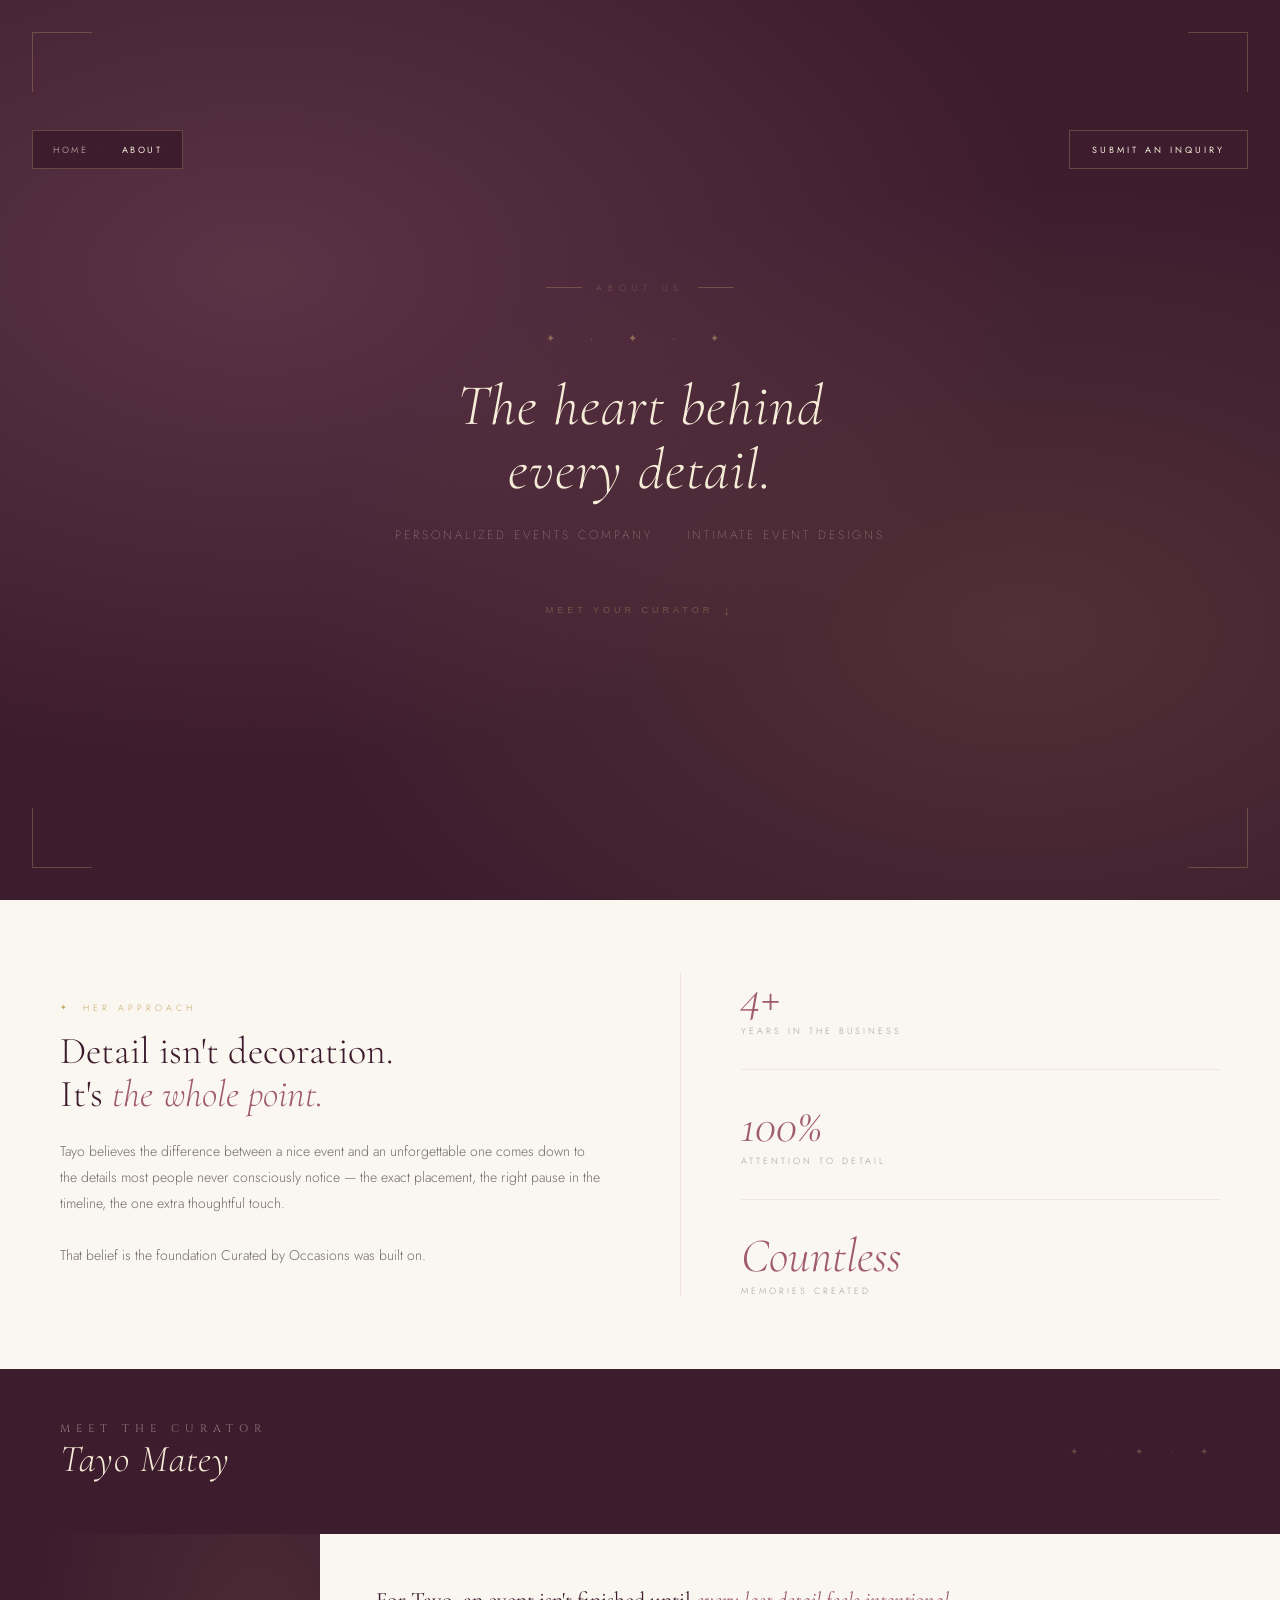
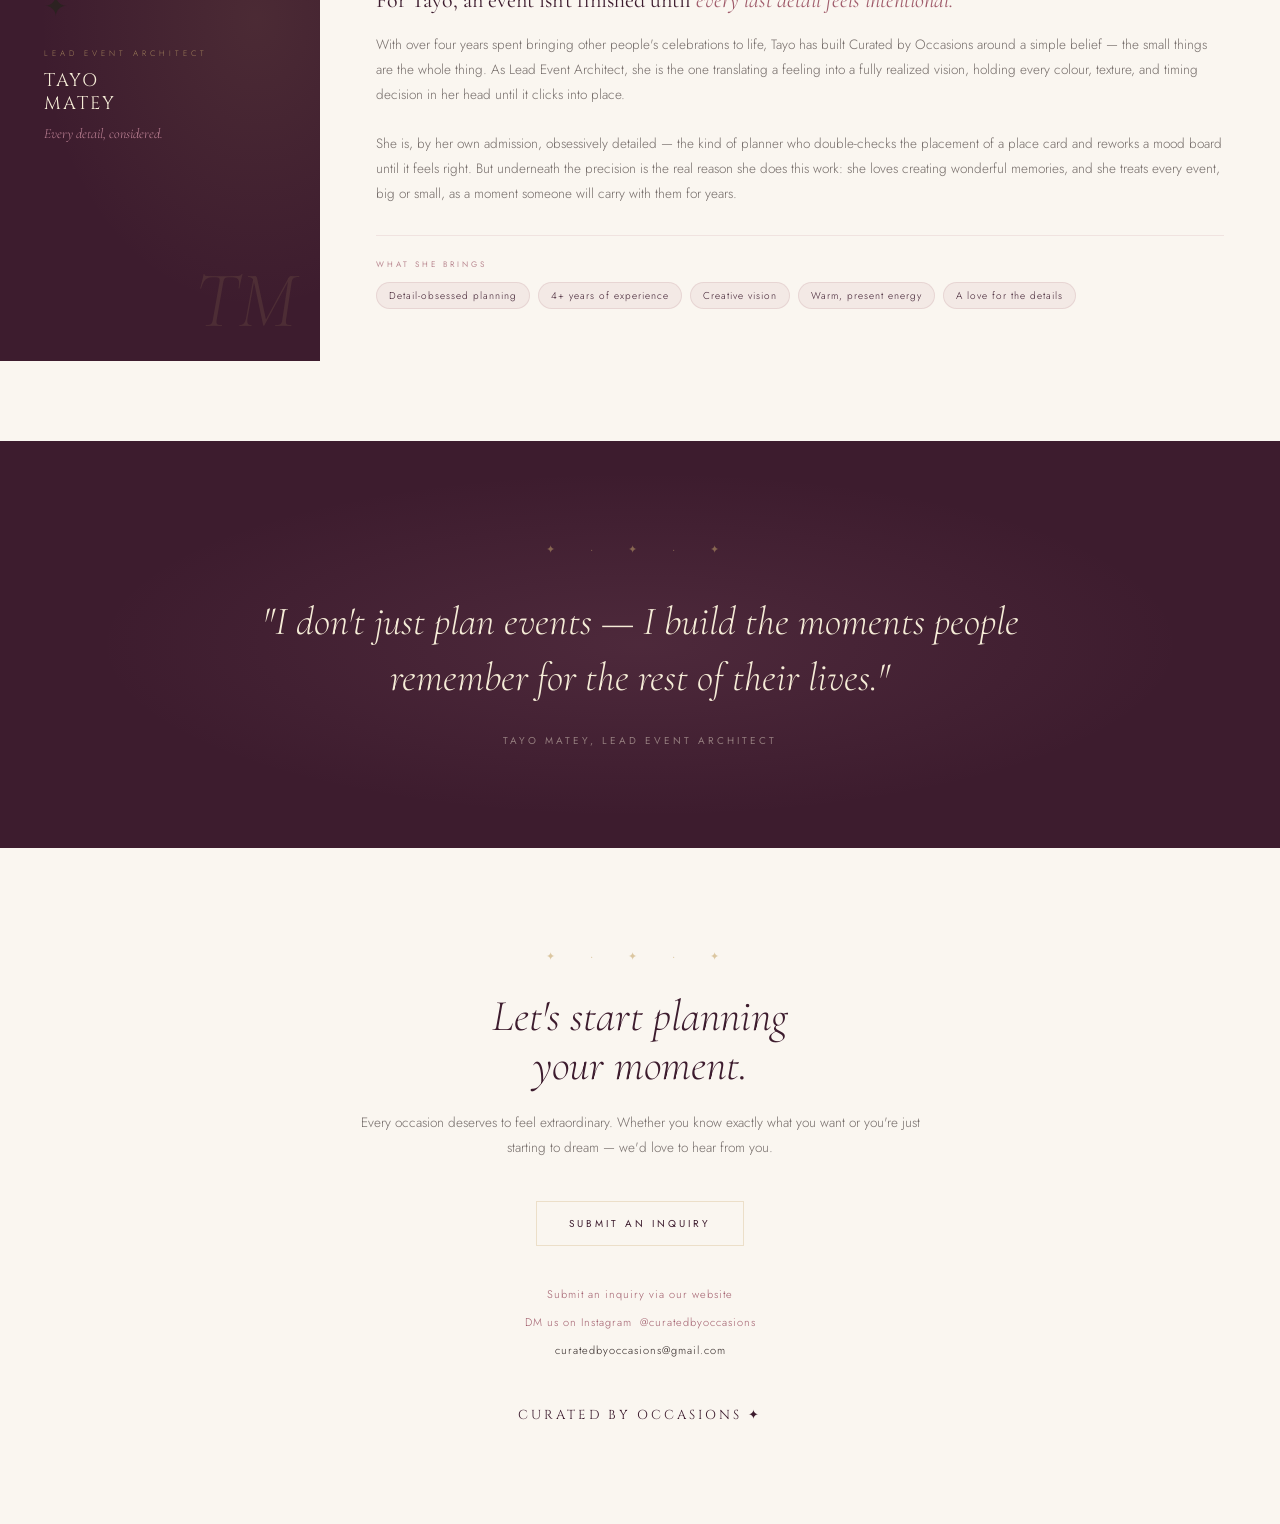
==== about.html @ cd994598 "Add files via upload" ====
<!DOCTYPE html>
<html lang="en">
<head>
<meta charset="UTF-8">
<meta name="viewport" content="width=device-width, initial-scale=1.0">
<title>About — Curated by Occasions</title>
<style>
  @import url('https://fonts.googleapis.com/css2?family=Cormorant+Garamond:ital,wght@0,300;0,400;0,500;1,300;1,400;1,500&family=Jost:wght@200;300;400;500&family=Cinzel:wght@300;400&display=swap');

  :root{
    --plum:#3D1C2E; --plum-mid:#5a2d46; --champagne:#F5ECD7; --blush:#E8C4B8;
    --mauve:#C4879A; --dusty:#A05C6B; --gold:#C9A96E; --sage:#9BAF9B;
    --cream:#FAF6F0; --charcoal:#2C2221;
    --card-tint-1:#3D1C2E; --card-tint-2:#2e1525; --card-tint-3:#4a2035; --card-tint-4:#351826; --card-tint-5:#3d2232;
    --text-muted:rgba(44,34,33,.65); --text-muted-on-dark:rgba(245,236,215,.45);
    --border-subtle:rgba(160,92,107,.12); --border-gold:rgba(201,169,110,.3);
    --tag-bg:rgba(160,92,107,.08); --tag-border:rgba(160,92,107,.15);
    --font-display:'Cormorant Garamond',serif;
    --font-label:'Cinzel',serif;
    --font-body:'Jost',sans-serif;
    --radius-pill:20px;
    --shadow-soft:0 12px 32px rgba(61,28,46,.12);
    --ease-signature:cubic-bezier(.22,1,.36,1);
  }

  *, *::before, *::after { box-sizing: border-box; margin: 0; padding: 0; }
  html { scroll-behavior: smooth; }
  body { background: var(--plum); font-family: var(--font-body); color: var(--charcoal); min-height: 100vh; }

  /* ═══ HERO ═══ */
  .cover {
    min-height: 100vh; background: var(--plum); position: relative; overflow: hidden;
    display: flex; flex-direction: column; align-items: center; justify-content: center;
    padding: 60px 40px; text-align: center;
  }
  .cover::before {
    content: ''; position: absolute; inset: 0;
    background:
      radial-gradient(ellipse at 20% 30%, rgba(196,135,154,0.22) 0%, transparent 55%),
      radial-gradient(ellipse at 80% 70%, rgba(201,169,110,0.14) 0%, transparent 50%),
      radial-gradient(ellipse at 50% 50%, rgba(61,28,46,0.4) 0%, transparent 70%);
  }
  .corner { position: absolute; width: 60px; height: 60px; }
  .corner.tl { top: 32px; left: 32px; border-top: 1px solid var(--border-gold); border-left: 1px solid var(--border-gold); }
  .corner.tr { top: 32px; right: 32px; border-top: 1px solid var(--border-gold); border-right: 1px solid var(--border-gold); }
  .corner.bl { bottom: 32px; left: 32px; border-bottom: 1px solid var(--border-gold); border-left: 1px solid var(--border-gold); }
  .corner.br { bottom: 32px; right: 32px; border-bottom: 1px solid var(--border-gold); border-right: 1px solid var(--border-gold); }

  .cover-inner { position: relative; z-index: 1; max-width: 640px; opacity: 0; transform: translateY(16px); animation: fadeUp 1s var(--ease-signature) forwards; }
  @keyframes fadeUp { to { opacity: 1; transform: translateY(0); } }

  .cover-eyebrow {
    font-weight: 200; font-size: 9px; letter-spacing: 6px; text-transform: uppercase;
    color: rgba(201,169,110,0.55); margin-bottom: 36px; display: flex; align-items: center; justify-content: center; gap: 14px;
  }
  .cover-eyebrow::before, .cover-eyebrow::after { content: ''; width: 36px; height: 1px; background: rgba(201,169,110,0.3); }
  .cover-ornament { color: var(--gold); font-size: 11px; letter-spacing: 16px; opacity: 0.5; margin-bottom: 28px; display: block; }
  .cover-headline {
    font-family: var(--font-display); font-style: italic; font-weight: 300; font-size: clamp(34px, 5.5vw, 58px);
    color: var(--champagne); line-height: 1.1; margin-bottom: 24px; letter-spacing: 1px;
  }
  .cover-sub { font-weight: 200; font-size: 12px; letter-spacing: 3px; text-transform: uppercase; color: var(--text-muted-on-dark); margin-bottom: 52px; }
  .cover-scroll {
    font-size: 9px; letter-spacing: 4px; text-transform: uppercase; font-weight: 300;
    color: rgba(201,169,110,0.35); display: inline-flex; align-items: center; gap: 10px; cursor: pointer;
    transition: color 0.2s; background: none; border: none;
  }
  .cover-scroll:hover { color: rgba(201,169,110,0.6); }
  .cover-scroll::after { content: '↓'; font-size: 14px; }

  /* ═══ APPROACH / STATS ═══ */
  .intro-strip { background: var(--cream); padding: 72px 60px; display: grid; grid-template-columns: 1fr 1fr; gap: 80px; align-items: center; }
  .intro-label { font-size: 9px; letter-spacing: 4px; text-transform: uppercase; color: var(--gold); font-weight: 300; margin-bottom: 16px; display: flex; align-items: center; gap: 12px; }
  .intro-label::before { content: '✦'; font-size: 8px; color: var(--gold); }
  .intro-heading { font-family: var(--font-display); font-weight: 300; font-size: 38px; color: var(--plum); line-height: 1.15; margin-bottom: 22px; }
  .intro-heading em { font-style: italic; color: var(--dusty); }
  .intro-body { font-size: 14px; font-weight: 300; line-height: 1.85; color: var(--text-muted); }
  .intro-right { border-left: 1px solid var(--border-subtle); padding-left: 60px; }
  .intro-stats { display: flex; flex-direction: column; gap: 32px; }
  .stat-number { font-family: var(--font-display); font-style: italic; font-size: 48px; font-weight: 300; color: var(--dusty); line-height: 1; margin-bottom: 4px; }
  .stat-label { font-size: 9px; letter-spacing: 3px; text-transform: uppercase; color: rgba(44,34,33,0.4); font-weight: 300; }
  .stat-divider { height: 1px; background: rgba(160,92,107,0.1); }

  /* ═══ BIO (reuses the service-card pattern) ═══ */
  .services-wrap { background: var(--cream); padding: 0 0 80px; }
  .services-header-band { background: var(--plum); padding: 52px 60px; display: flex; align-items: center; justify-content: space-between; }
  .services-header-band h2 { font-family: var(--font-label); font-weight: 300; font-size: 11px; letter-spacing: 6px; text-transform: uppercase; color: var(--text-muted-on-dark); }
  .band-title { font-family: var(--font-display); font-style: italic; font-weight: 300; font-size: 38px; color: var(--champagne); letter-spacing: 1px; }
  .band-ornament { color: rgba(201,169,110,0.3); font-size: 10px; letter-spacing: 12px; }

  .service-card {
    display: grid; grid-template-columns: 320px 1fr; min-height: 300px;
    opacity: 0; transform: translateY(24px); transition: opacity 0.6s var(--ease-signature), transform 0.6s var(--ease-signature);
  }
  .service-card.visible { opacity: 1; transform: translateY(0); }

  .service-left { padding: 52px 44px; display: flex; flex-direction: column; justify-content: space-between; position: relative; overflow: hidden; }
  .service-left::before { content: ''; position: absolute; inset: 0; background: radial-gradient(ellipse at 80% 20%, rgba(201,169,110,0.1) 0%, transparent 60%); pointer-events: none; }
  .card-1 .service-left { background: var(--card-tint-1); }

  .service-num { font-family: var(--font-display); font-style: italic; font-weight: 300; font-size: 80px; color: rgba(201,169,110,0.12); line-height: 1; position: absolute; bottom: 20px; right: 24px; }
  .service-icon { font-size: 28px; margin-bottom: 20px; display: block; position: relative; z-index: 1; }
  .service-title-wrap { position: relative; z-index: 1; }
  .service-category { font-size: 8px; letter-spacing: 4px; text-transform: uppercase; color: var(--gold); font-weight: 300; margin-bottom: 10px; opacity: 0.7; }
  .service-name { font-family: var(--font-label); font-weight: 300; font-size: 18px; color: var(--champagne); letter-spacing: 2px; text-transform: uppercase; line-height: 1.3; }
  .service-tagline { font-family: var(--font-display); font-style: italic; font-weight: 300; font-size: 14px; color: var(--mauve); margin-top: 8px; line-height: 1.4; }

  .service-right { background: var(--cream); padding: 52px 56px; display: flex; flex-direction: column; justify-content: center; }
  .service-desc-head { font-family: var(--font-display); font-weight: 400; font-size: 22px; color: var(--plum); line-height: 1.3; margin-bottom: 18px; }
  .service-desc-head em { font-style: italic; color: var(--dusty); }
  .service-desc-body { font-size: 13.5px; font-weight: 300; line-height: 1.85; color: var(--text-muted); margin-bottom: 28px; }
  .service-includes { border-top: 1px solid var(--border-subtle); padding-top: 22px; }
  .includes-label { font-size: 8px; letter-spacing: 3px; text-transform: uppercase; color: var(--dusty); font-weight: 400; margin-bottom: 12px; opacity: 0.7; }
  .includes-list { list-style: none; display: flex; flex-wrap: wrap; gap: 8px; }
  .includes-list li { font-size: 10px; font-weight: 300; letter-spacing: 1px; color: var(--plum); background: var(--tag-bg); border: 1px solid var(--tag-border); padding: 5px 12px; border-radius: var(--radius-pill); }

  /* ═══ QUOTE ═══ */
  .about-quote { background: var(--plum); padding: 100px 60px; text-align: center; position: relative; overflow: hidden; }
  .about-quote::before { content: ''; position: absolute; inset: 0; background: radial-gradient(ellipse at 50% 50%, rgba(196,135,154,0.12) 0%, transparent 60%); pointer-events: none; }
  .quote-ornament { color: var(--gold); font-size: 11px; letter-spacing: 16px; opacity: 0.5; display: block; margin-bottom: 36px; position: relative; z-index: 1; }
  .quote-text { font-family: var(--font-display); font-style: italic; font-weight: 300; font-size: clamp(24px, 3.6vw, 40px); color: var(--champagne); line-height: 1.4; max-width: 820px; margin: 0 auto 28px; position: relative; z-index: 1; }
  .quote-attribution { font-size: 10px; letter-spacing: 3px; text-transform: uppercase; color: var(--text-muted-on-dark); position: relative; z-index: 1; }

  /* ═══ BACK COVER / CTA ═══ */
  .back-cover { background: var(--cream); padding: 100px 40px; text-align: center; }
  .back-inner { max-width: 560px; margin: 0 auto; }
  .back-ornament { color: var(--gold); font-size: 11px; letter-spacing: 16px; opacity: 0.6; display: block; margin-bottom: 28px; }
  .back-title { font-family: var(--font-display); font-style: italic; font-weight: 300; font-size: clamp(30px, 4vw, 44px); color: var(--plum); line-height: 1.1; margin-bottom: 22px; }
  .back-body { font-size: 13.5px; font-weight: 300; line-height: 1.85; color: var(--text-muted); margin-bottom: 40px; }
  .back-contact { display: flex; flex-direction: column; gap: 12px; margin-bottom: 48px; }
  .contact-item { font-size: 11px; letter-spacing: 1px; color: var(--dusty); font-weight: 300; }
  .back-brand { font-family: var(--font-label); font-size: 13px; letter-spacing: 3px; color: var(--plum); text-transform: uppercase; }

  .cta-button {
    display: inline-block; font-family: var(--font-body); font-size: 10px; letter-spacing: 3px; text-transform: uppercase;
    font-weight: 400; color: var(--plum); background: none; border: 1px solid var(--border-gold);
    padding: 14px 32px; margin-bottom: 40px; cursor: pointer; transition: background 0.2s, color 0.2s;
    text-decoration: none;
  }
  .cta-button:hover { background: var(--plum); color: var(--champagne); }

  /* ═══ SITE CTA (fixed, top right) ═══ */
  .site-cta {
    position: fixed; top: 130px; right: 32px; z-index: 500; display: inline-block;
    font-family: var(--font-body); font-size: 9px; letter-spacing: 3px; text-transform: uppercase;
    font-weight: 400; color: var(--champagne); background: var(--plum);
    border: 1px solid var(--border-gold); padding: 12px 22px; text-decoration: none;
    transition: background 0.2s, color 0.2s, border-color 0.2s;
  }
  .site-cta:hover { background: var(--gold); color: var(--plum); border-color: var(--gold); }

  /* ═══ SITE NAV (fixed, top left) ═══ */
  .site-nav {
    position: fixed; top: 130px; left: 32px; z-index: 500; display: flex; align-items: center; gap: 14px;
    font-family: var(--font-body); font-size: 9px; letter-spacing: 2.5px; text-transform: uppercase;
    background: var(--plum); border: 1px solid var(--border-gold); padding: 12px 20px;
  }
  .site-nav a { color: var(--champagne); text-decoration: none; opacity: 0.55; transition: opacity 0.2s; }
  .site-nav a:hover, .site-nav a.active { opacity: 1; }
  .site-nav .nav-sep { color: var(--border-gold); opacity: 0.6; }

  @media (max-width: 860px) {
    .intro-strip { grid-template-columns: 1fr; gap: 44px; padding: 60px 32px; }
    .intro-right { border-left: none; padding-left: 0; border-top: 1px solid var(--border-subtle); padding-top: 36px; }
    .services-header-band { padding: 40px 32px; }
    .service-card { grid-template-columns: 1fr; }
    .service-left, .service-right { padding: 40px 32px; }
    .about-quote { padding: 70px 32px; }
  }
  @media (max-width: 520px) {
    .site-cta { top: 100px; right: 16px; font-size: 8px; padding: 10px 16px; letter-spacing: 2px; }
    .site-nav { top: 100px; left: 16px; padding: 10px 14px; gap: 10px; font-size: 8px; letter-spacing: 2px; }
  }
</style>
</head>
<body>

<nav class="site-nav">
  <a href="index.html">Home</a>
  <span class="nav-sep">·</span>
  <a href="about.html" class="active">About</a>
</nav>

<a class="site-cta" href="mailto:curatedbyoccasions@gmail.com">Submit an inquiry</a>

<!-- ═══ HERO ═══ -->
<section class="cover" id="hero">
  <div class="corner tl"></div>
  <div class="corner tr"></div>
  <div class="corner bl"></div>
  <div class="corner br"></div>

  <div class="cover-inner">
    <p class="cover-eyebrow">About Us</p>
    <span class="cover-ornament">✦ · ✦ · ✦</span>
    <h1 class="cover-headline">The heart behind<br>every detail.</h1>
    <p class="cover-sub">Personalized Events Company &nbsp;·&nbsp; Intimate Event Designs</p>
    <button class="cover-scroll" onclick="document.getElementById('approach').scrollIntoView({behavior:'smooth'})">Meet your curator</button>
  </div>
</section>

<!-- ═══ APPROACH / STATS ═══ -->
<section class="intro-strip" id="approach">
  <div class="intro-left">
    <p class="intro-label">Her approach</p>
    <h2 class="intro-heading">Detail isn't decoration.<br>It's <em>the whole point.</em></h2>
    <p class="intro-body">Tayo believes the difference between a nice event and an unforgettable one comes down to the details most people never consciously notice — the exact placement, the right pause in the timeline, the one extra thoughtful touch.<br><br>That belief is the foundation Curated by Occasions was built on.</p>
  </div>
  <div class="intro-right">
    <div class="intro-stats">
      <div class="stat-item">
        <p class="stat-number">4+</p>
        <p class="stat-label">Years in the business</p>
      </div>
      <div class="stat-divider"></div>
      <div class="stat-item">
        <p class="stat-number">100%</p>
        <p class="stat-label">Attention to detail</p>
      </div>
      <div class="stat-divider"></div>
      <div class="stat-item">
        <p class="stat-number">Countless</p>
        <p class="stat-label">Memories created</p>
      </div>
    </div>
  </div>
</section>

<!-- ═══ BIO ═══ -->
<div class="services-wrap" id="curator">

  <div class="services-header-band">
    <div>
      <h2>Meet the curator</h2>
      <p class="band-title">Tayo Matey</p>
    </div>
    <span class="band-ornament">✦ · ✦ · ✦</span>
  </div>

  <div class="service-card card-1">
    <div class="service-left">
      <div class="service-title-wrap">
        <span class="service-icon">✦</span>
        <p class="service-category">Lead Event Architect</p>
        <h3 class="service-name">Tayo<br>Matey</h3>
        <p class="service-tagline">Every detail, considered.</p>
      </div>
      <span class="service-num">TM</span>
    </div>
    <div class="service-right">
      <p class="service-desc-head">For Tayo, an event isn't finished until <em>every last detail feels intentional.</em></p>
      <p class="service-desc-body">With over four years spent bringing other people's celebrations to life, Tayo has built Curated by Occasions around a simple belief — the small things are the whole thing. As Lead Event Architect, she is the one translating a feeling into a fully realized vision, holding every colour, texture, and timing decision in her head until it clicks into place.<br><br>She is, by her own admission, obsessively detailed — the kind of planner who double-checks the placement of a place card and reworks a mood board until it feels right. But underneath the precision is the real reason she does this work: she loves creating wonderful memories, and she treats every event, big or small, as a moment someone will carry with them for years.</p>
      <div class="service-includes">
        <p class="includes-label">What she brings</p>
        <ul class="includes-list">
          <li>Detail-obsessed planning</li>
          <li>4+ years of experience</li>
          <li>Creative vision</li>
          <li>Warm, present energy</li>
          <li>A love for the details</li>
        </ul>
      </div>
    </div>
  </div>

</div>

<!-- ═══ QUOTE ═══ -->
<section class="about-quote">
  <span class="quote-ornament">✦ · ✦ · ✦</span>
  <p class="quote-text">"I don't just plan events — I build the moments people remember for the rest of their lives."</p>
  <p class="quote-attribution">Tayo Matey, Lead Event Architect</p>
</section>

<!-- ═══ BACK COVER / CTA ═══ -->
<section class="back-cover" id="contact">
  <div class="back-inner">
    <span class="back-ornament">✦ · ✦ · ✦</span>
    <h2 class="back-title">Let's start planning<br>your moment.</h2>
    <p class="back-body">Every occasion deserves to feel extraordinary. Whether you know exactly what you want or you're just starting to dream — we'd love to hear from you.</p>
    <a class="cta-button" href="mailto:curatedbyoccasions@gmail.com">Submit an inquiry</a>
    <div class="back-contact">
      <p class="contact-item">Submit an inquiry via our website</p>
      <p class="contact-item">DM us on Instagram &nbsp;@curatedbyoccasions</p>
      <a href="mailto:curatedbyoccasions@gmail.com" class="contact-item" style="text-decoration:none;color:inherit;">curatedbyoccasions@gmail.com</a>
    </div>
    <p class="back-brand">Curated by Occasions ✦</p>
  </div>
</section>

<script>
  var cards = document.querySelectorAll('.service-card');
  var observer = new IntersectionObserver(function(entries) {
    entries.forEach(function(e) {
      if (e.isIntersecting) {
        e.target.classList.add('visible');
        observer.unobserve(e.target);
      }
    });
  }, { threshold: 0.15 });
  cards.forEach(function(c) { observer.observe(c); });
</script>

</body>
</html>
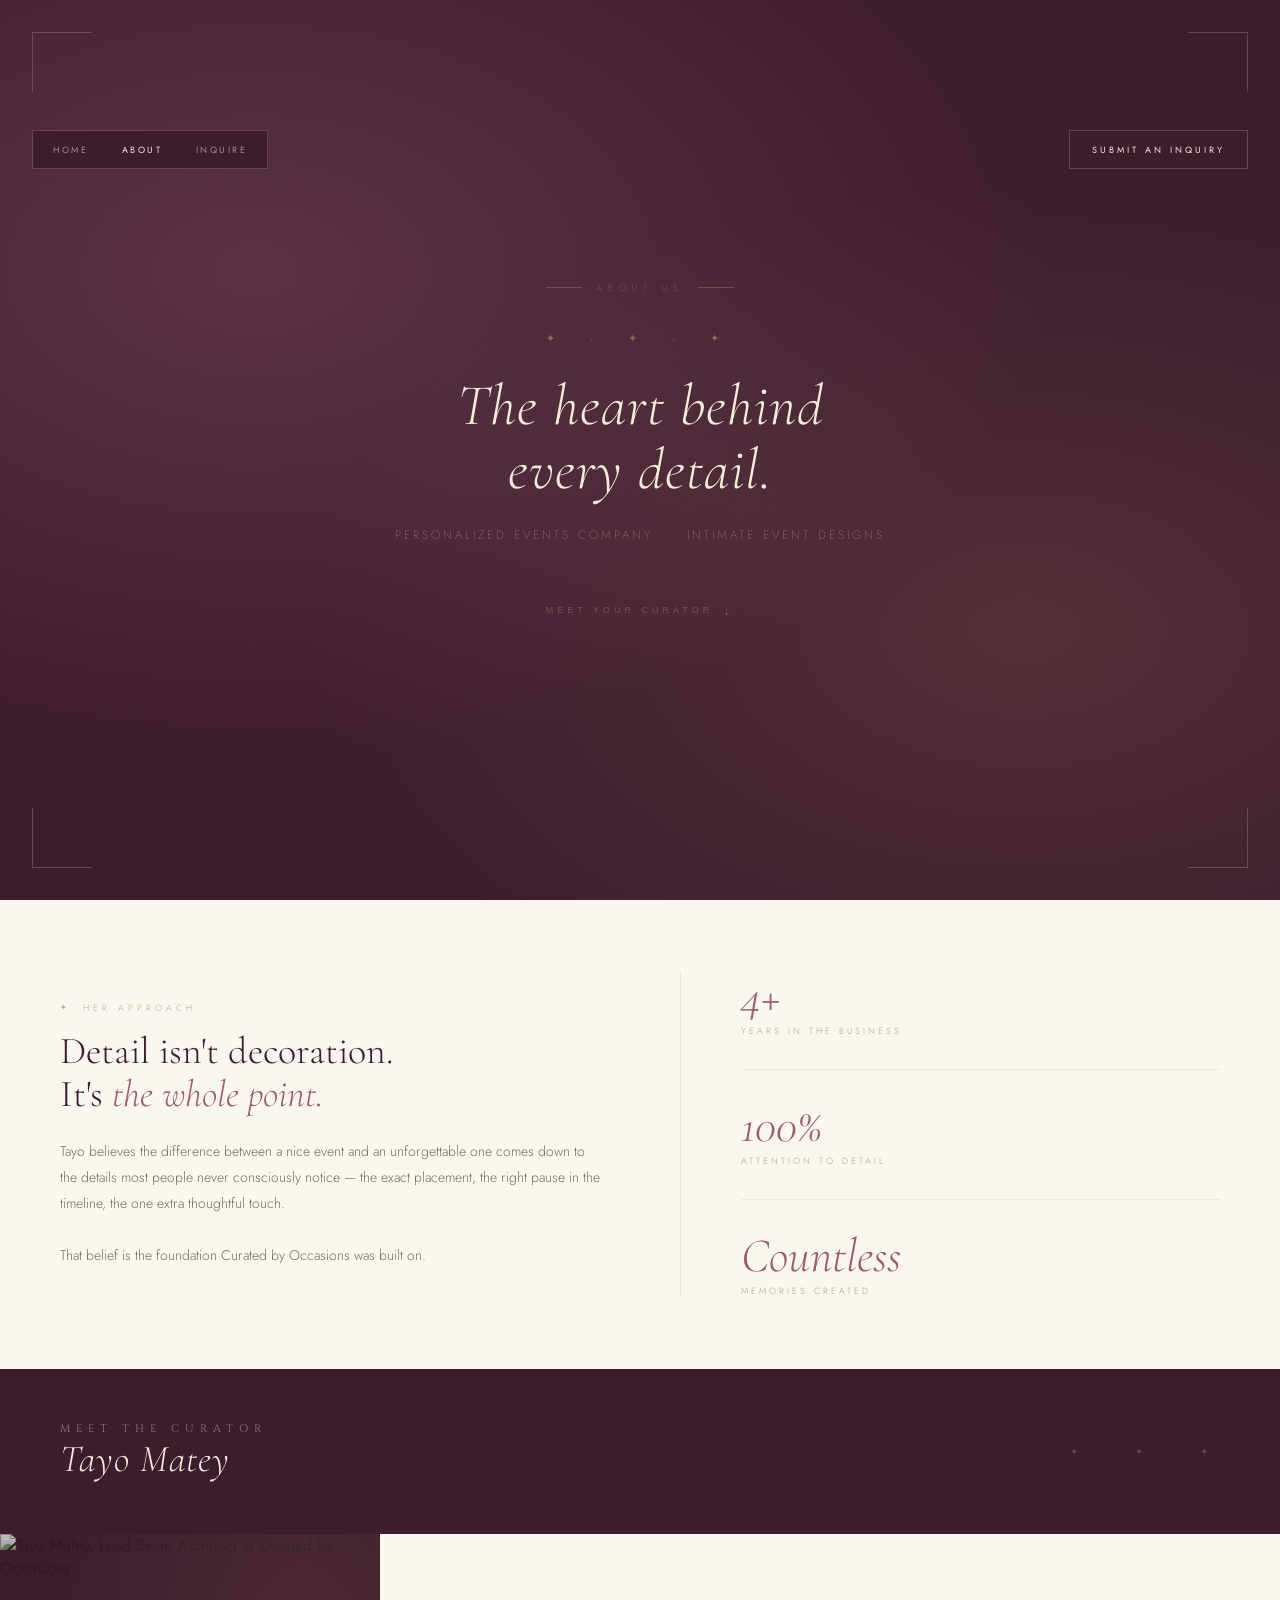
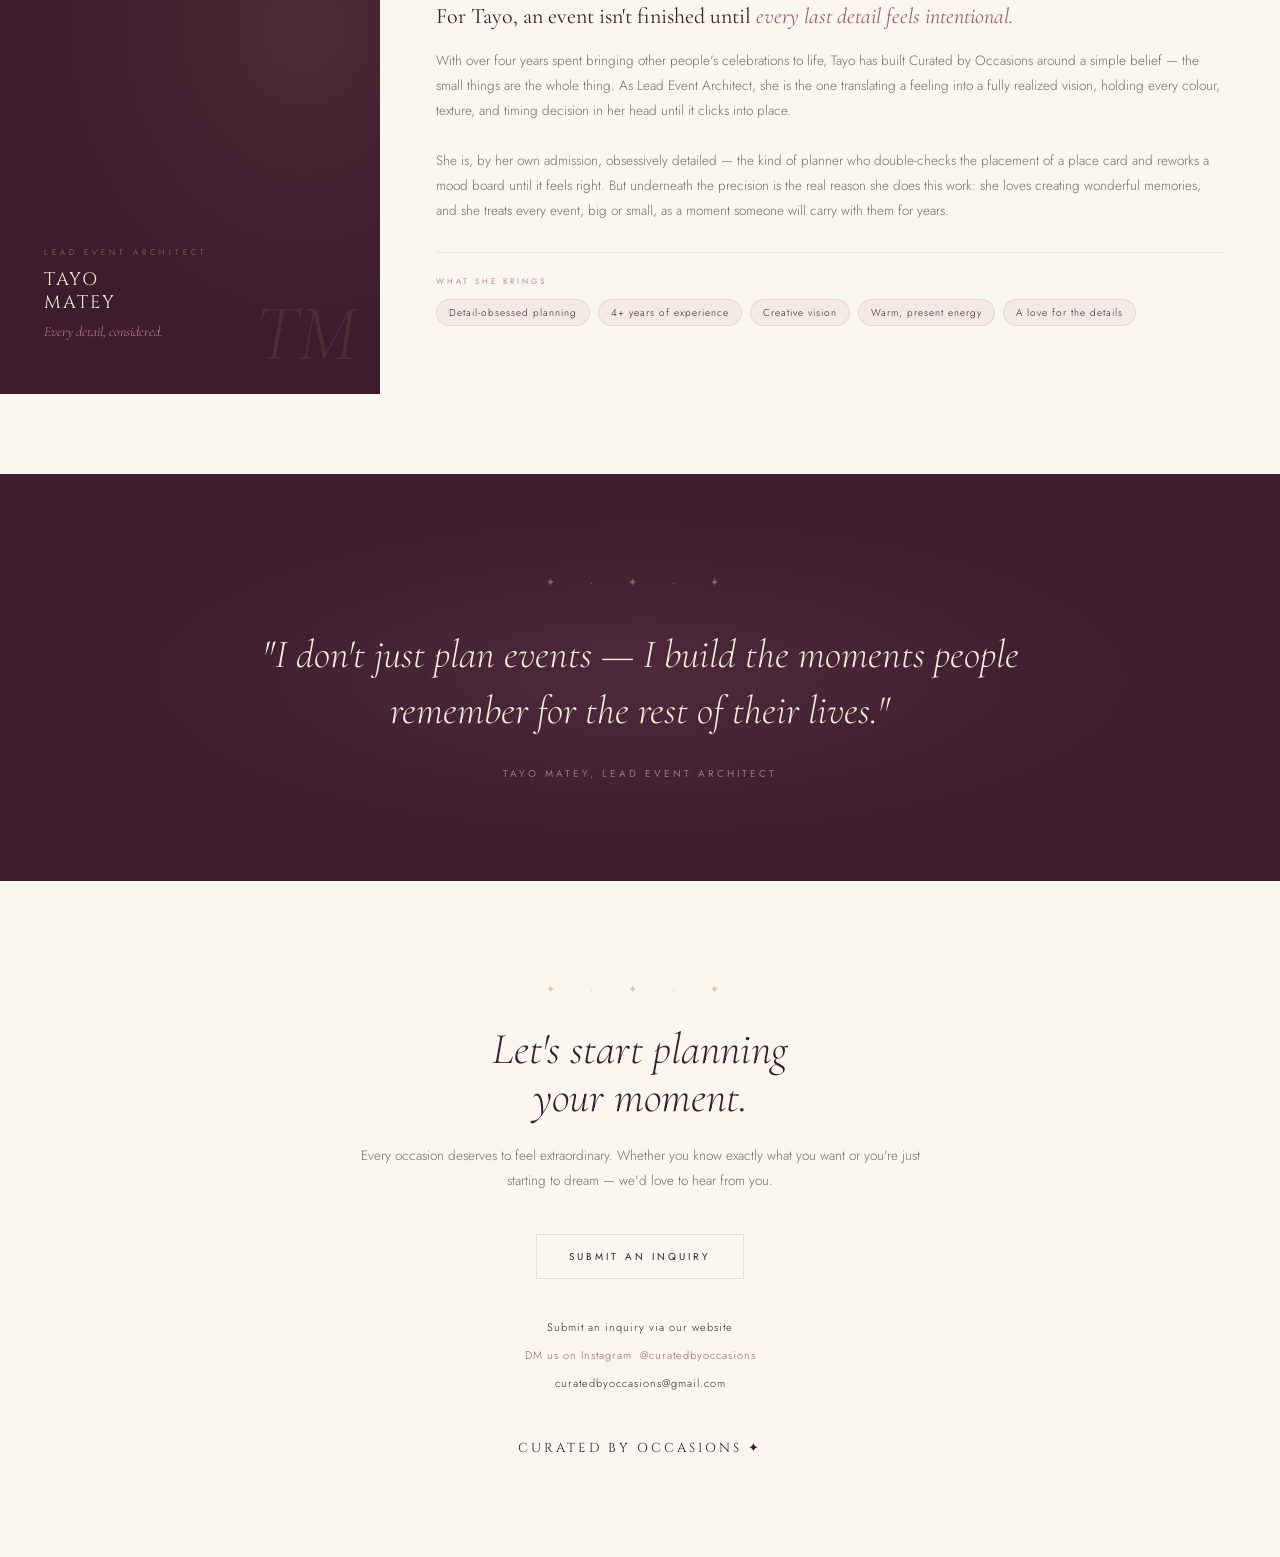
==== commit 196b7227: "Add files via upload" ====
--- a/about.html
+++ b/about.html
@@ -89,18 +89,28 @@
   .band-ornament { color: rgba(201,169,110,0.3); font-size: 10px; letter-spacing: 12px; }
 
   .service-card {
-    display: grid; grid-template-columns: 320px 1fr; min-height: 300px;
+    display: grid; grid-template-columns: 380px 1fr; min-height: 460px;
     opacity: 0; transform: translateY(24px); transition: opacity 0.6s var(--ease-signature), transform 0.6s var(--ease-signature);
   }
   .service-card.visible { opacity: 1; transform: translateY(0); }
 
-  .service-left { padding: 52px 44px; display: flex; flex-direction: column; justify-content: space-between; position: relative; overflow: hidden; }
-  .service-left::before { content: ''; position: absolute; inset: 0; background: radial-gradient(ellipse at 80% 20%, rgba(201,169,110,0.1) 0%, transparent 60%); pointer-events: none; }
+  .service-left { padding: 52px 44px; display: flex; flex-direction: column; justify-content: flex-end; position: relative; overflow: hidden; }
+  .service-left::before { content: ''; position: absolute; inset: 0; background: radial-gradient(ellipse at 80% 20%, rgba(201,169,110,0.1) 0%, transparent 60%); pointer-events: none; z-index: 1; }
   .card-1 .service-left { background: var(--card-tint-1); }
+
+  .curator-photo {
+    position: absolute; inset: 0; width: 100%; height: 100%; object-fit: cover;
+    filter: sepia(0.18) saturate(0.85) contrast(1.05) brightness(0.92);
+    opacity: 0.92;
+  }
+  .curator-photo-scrim {
+    position: absolute; inset: 0;
+    background: linear-gradient(180deg, rgba(61,28,46,0.15) 0%, rgba(61,28,46,0.25) 45%, rgba(61,28,46,0.92) 100%);
+  }
 
   .service-num { font-family: var(--font-display); font-style: italic; font-weight: 300; font-size: 80px; color: rgba(201,169,110,0.12); line-height: 1; position: absolute; bottom: 20px; right: 24px; }
   .service-icon { font-size: 28px; margin-bottom: 20px; display: block; position: relative; z-index: 1; }
-  .service-title-wrap { position: relative; z-index: 1; }
+  .service-title-wrap { position: relative; z-index: 2; }
   .service-category { font-size: 8px; letter-spacing: 4px; text-transform: uppercase; color: var(--gold); font-weight: 300; margin-bottom: 10px; opacity: 0.7; }
   .service-name { font-family: var(--font-label); font-weight: 300; font-size: 18px; color: var(--champagne); letter-spacing: 2px; text-transform: uppercase; line-height: 1.3; }
   .service-tagline { font-family: var(--font-display); font-style: italic; font-weight: 300; font-size: 14px; color: var(--mauve); margin-top: 8px; line-height: 1.4; }
@@ -163,8 +173,9 @@
     .intro-strip { grid-template-columns: 1fr; gap: 44px; padding: 60px 32px; }
     .intro-right { border-left: none; padding-left: 0; border-top: 1px solid var(--border-subtle); padding-top: 36px; }
     .services-header-band { padding: 40px 32px; }
-    .service-card { grid-template-columns: 1fr; }
-    .service-left, .service-right { padding: 40px 32px; }
+    .service-card { grid-template-columns: 1fr; min-height: 0; }
+    .service-left { padding: 40px 32px; min-height: 380px; }
+    .service-right { padding: 40px 32px; }
     .about-quote { padding: 70px 32px; }
   }
   @media (max-width: 520px) {
@@ -179,9 +190,11 @@
   <a href="index.html">Home</a>
   <span class="nav-sep">·</span>
   <a href="about.html" class="active">About</a>
+  <span class="nav-sep">·</span>
+  <a href="intake.html">Inquire</a>
 </nav>
 
-<a class="site-cta" href="mailto:curatedbyoccasions@gmail.com">Submit an inquiry</a>
+<a class="site-cta" href="intake.html">Submit an inquiry</a>
 
 <!-- ═══ HERO ═══ -->
 <section class="cover" id="hero">
@@ -239,8 +252,9 @@
 
   <div class="service-card card-1">
     <div class="service-left">
+      <img class="curator-photo" src="assets/tayo-matey.jpg" alt="Tayo Matey, Lead Event Architect at Curated by Occasions">
+      <div class="curator-photo-scrim"></div>
       <div class="service-title-wrap">
-        <span class="service-icon">✦</span>
         <p class="service-category">Lead Event Architect</p>
         <h3 class="service-name">Tayo<br>Matey</h3>
         <p class="service-tagline">Every detail, considered.</p>
@@ -278,9 +292,9 @@
     <span class="back-ornament">✦ · ✦ · ✦</span>
     <h2 class="back-title">Let's start planning<br>your moment.</h2>
     <p class="back-body">Every occasion deserves to feel extraordinary. Whether you know exactly what you want or you're just starting to dream — we'd love to hear from you.</p>
-    <a class="cta-button" href="mailto:curatedbyoccasions@gmail.com">Submit an inquiry</a>
+    <a class="cta-button" href="intake.html">Submit an inquiry</a>
     <div class="back-contact">
-      <p class="contact-item">Submit an inquiry via our website</p>
+      <a href="intake.html" class="contact-item" style="text-decoration:none;color:inherit;">Submit an inquiry via our website</a>
       <p class="contact-item">DM us on Instagram &nbsp;@curatedbyoccasions</p>
       <a href="mailto:curatedbyoccasions@gmail.com" class="contact-item" style="text-decoration:none;color:inherit;">curatedbyoccasions@gmail.com</a>
     </div>
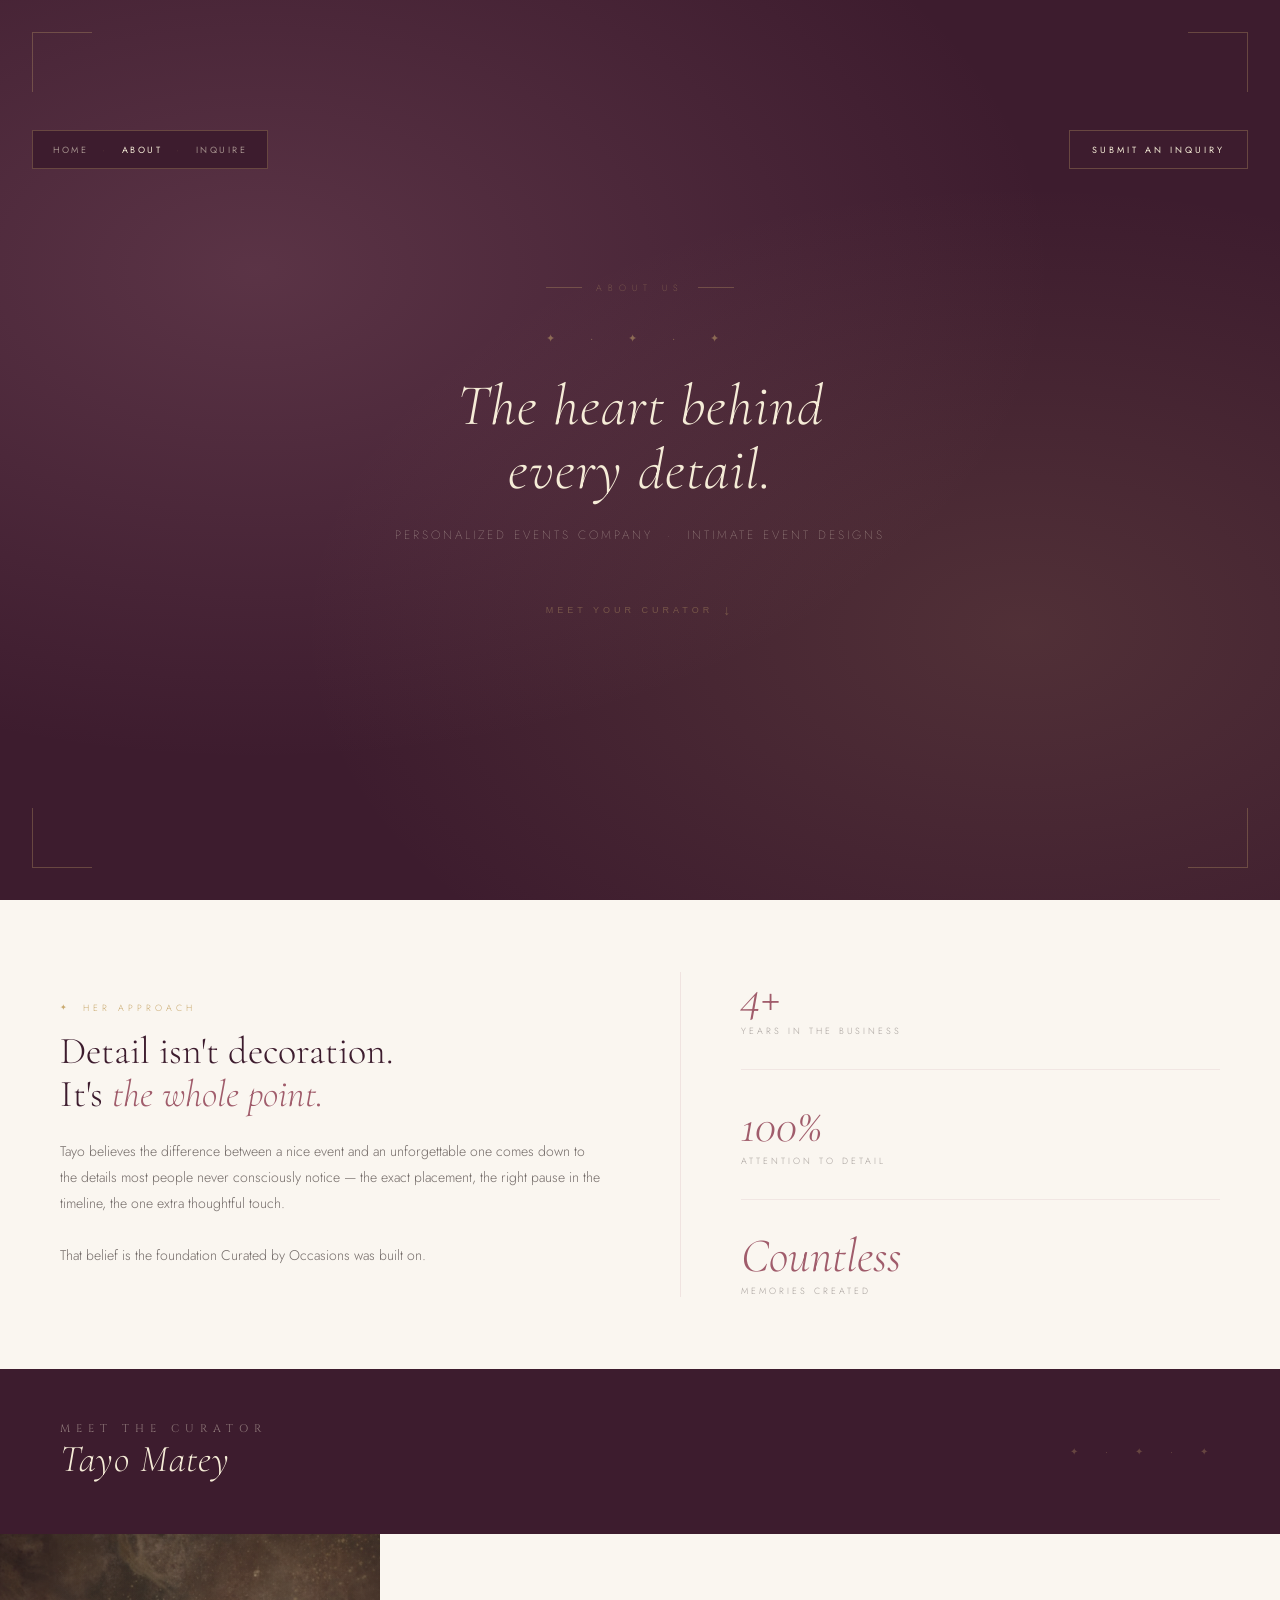
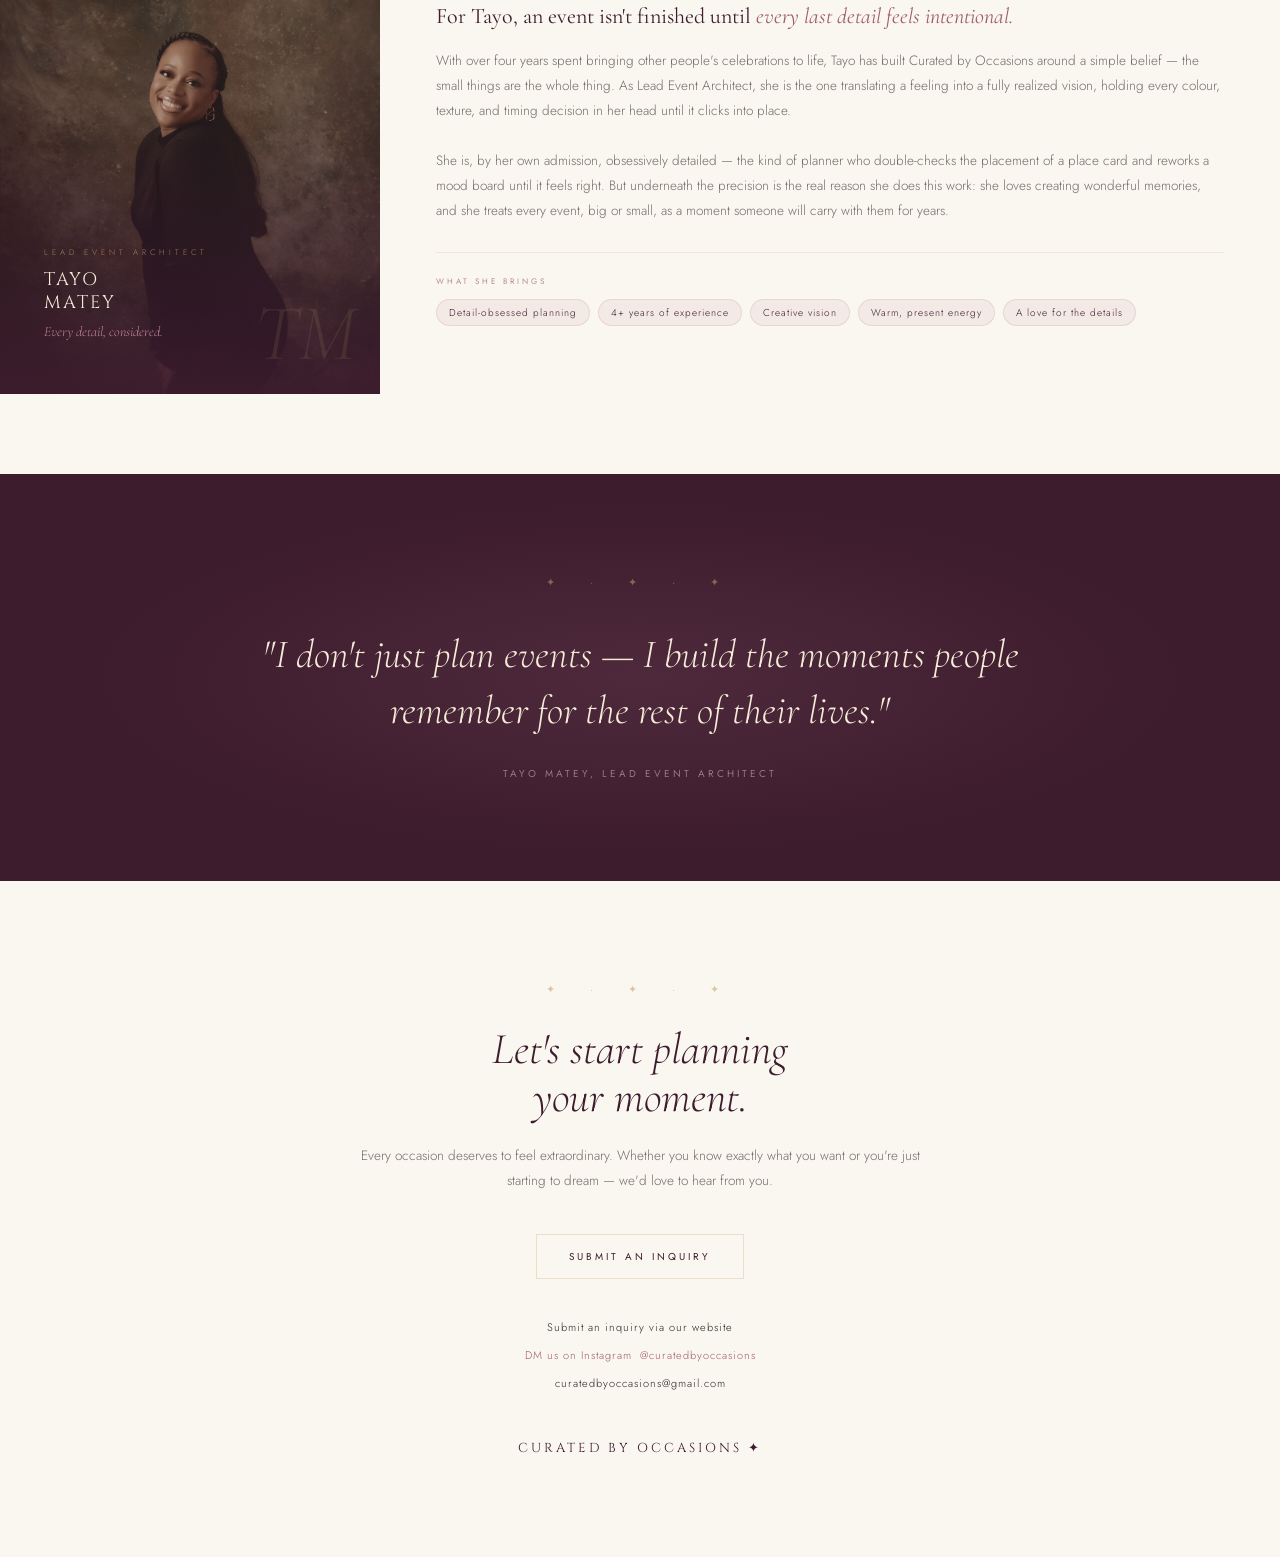
==== commit 28c45b1f: "Add files via upload" ====
--- a/about.html
+++ b/about.html
@@ -4,9 +4,14 @@
 <meta charset="UTF-8">
 <meta name="viewport" content="width=device-width, initial-scale=1.0">
 <title>About — Curated by Occasions</title>
+<meta name="description" content="Meet Tayo Matey, Lead Event Architect at Curated by Occasions, a personalized events company creating intimate event designs.">
+<link rel="canonical" href="https://curatedbyoccasions.com/about">
+<link rel="preconnect" href="https://fonts.googleapis.com">
+<link rel="preconnect" href="https://fonts.gstatic.com" crossorigin>
+<link href="https://fonts.googleapis.com/css2?family=Cormorant+Garamond:ital,wght@0,300;0,400;0,500;1,300;1,400;1,500&family=Jost:wght@200;300;400;500&family=Cinzel:wght@300;400&display=swap" rel="stylesheet">
+<noscript><style>.service-card{opacity:1;transform:none}</style></noscript>
 <style>
-  @import url('https://fonts.googleapis.com/css2?family=Cormorant+Garamond:ital,wght@0,300;0,400;0,500;1,300;1,400;1,500&family=Jost:wght@200;300;400;500&family=Cinzel:wght@300;400&display=swap');
-
+  
   :root{
     --plum:#3D1C2E; --plum-mid:#5a2d46; --champagne:#F5ECD7; --blush:#E8C4B8;
     --mauve:#C4879A; --dusty:#A05C6B; --gold:#C9A96E; --sage:#9BAF9B;
@@ -182,19 +187,20 @@
     .site-cta { top: 100px; right: 16px; font-size: 8px; padding: 10px 16px; letter-spacing: 2px; }
     .site-nav { top: 100px; left: 16px; padding: 10px 14px; gap: 10px; font-size: 8px; letter-spacing: 2px; }
   }
+  .contact-link { text-decoration: none; color: inherit; }
 </style>
 </head>
 <body>
 
-<nav class="site-nav">
-  <a href="index.html">Home</a>
+<nav class="site-nav" aria-label="Main">
+  <a href="/">Home</a>
   <span class="nav-sep">·</span>
-  <a href="about.html" class="active">About</a>
+  <a href="/about" class="active" aria-current="page">About</a>
   <span class="nav-sep">·</span>
-  <a href="intake.html">Inquire</a>
+  <a href="/intake">Inquire</a>
 </nav>
 
-<a class="site-cta" href="intake.html">Submit an inquiry</a>
+<a class="site-cta" href="/intake">Submit an inquiry</a>
 
 <!-- ═══ HERO ═══ -->
 <section class="cover" id="hero">
@@ -208,7 +214,7 @@
     <span class="cover-ornament">✦ · ✦ · ✦</span>
     <h1 class="cover-headline">The heart behind<br>every detail.</h1>
     <p class="cover-sub">Personalized Events Company &nbsp;·&nbsp; Intimate Event Designs</p>
-    <button class="cover-scroll" onclick="document.getElementById('approach').scrollIntoView({behavior:'smooth'})">Meet your curator</button>
+    <button type="button" class="cover-scroll" data-scroll="approach">Meet your curator</button>
   </div>
 </section>
 
@@ -252,7 +258,7 @@
 
   <div class="service-card card-1">
     <div class="service-left">
-      <img class="curator-photo" src="assets/tayo-matey.jpg" alt="Tayo Matey, Lead Event Architect at Curated by Occasions">
+      <img class="curator-photo" decoding="async" src="assets/tayo-matey.jpg" alt="Tayo Matey, Lead Event Architect at Curated by Occasions">
       <div class="curator-photo-scrim"></div>
       <div class="service-title-wrap">
         <p class="service-category">Lead Event Architect</p>
@@ -292,28 +298,16 @@
     <span class="back-ornament">✦ · ✦ · ✦</span>
     <h2 class="back-title">Let's start planning<br>your moment.</h2>
     <p class="back-body">Every occasion deserves to feel extraordinary. Whether you know exactly what you want or you're just starting to dream — we'd love to hear from you.</p>
-    <a class="cta-button" href="intake.html">Submit an inquiry</a>
+    <a class="cta-button" href="/intake">Submit an inquiry</a>
     <div class="back-contact">
-      <a href="intake.html" class="contact-item" style="text-decoration:none;color:inherit;">Submit an inquiry via our website</a>
+      <a href="/intake" class="contact-item contact-link">Submit an inquiry via our website</a>
       <p class="contact-item">DM us on Instagram &nbsp;@curatedbyoccasions</p>
-      <a href="mailto:curatedbyoccasions@gmail.com" class="contact-item" style="text-decoration:none;color:inherit;">curatedbyoccasions@gmail.com</a>
+      <a href="mailto:curatedbyoccasions@gmail.com" class="contact-item contact-link">curatedbyoccasions@gmail.com</a>
     </div>
     <p class="back-brand">Curated by Occasions ✦</p>
   </div>
 </section>
 
-<script>
-  var cards = document.querySelectorAll('.service-card');
-  var observer = new IntersectionObserver(function(entries) {
-    entries.forEach(function(e) {
-      if (e.isIntersecting) {
-        e.target.classList.add('visible');
-        observer.unobserve(e.target);
-      }
-    });
-  }, { threshold: 0.15 });
-  cards.forEach(function(c) { observer.observe(c); });
-</script>
-
+<script src="site.js" defer></script>
 </body>
 </html>
